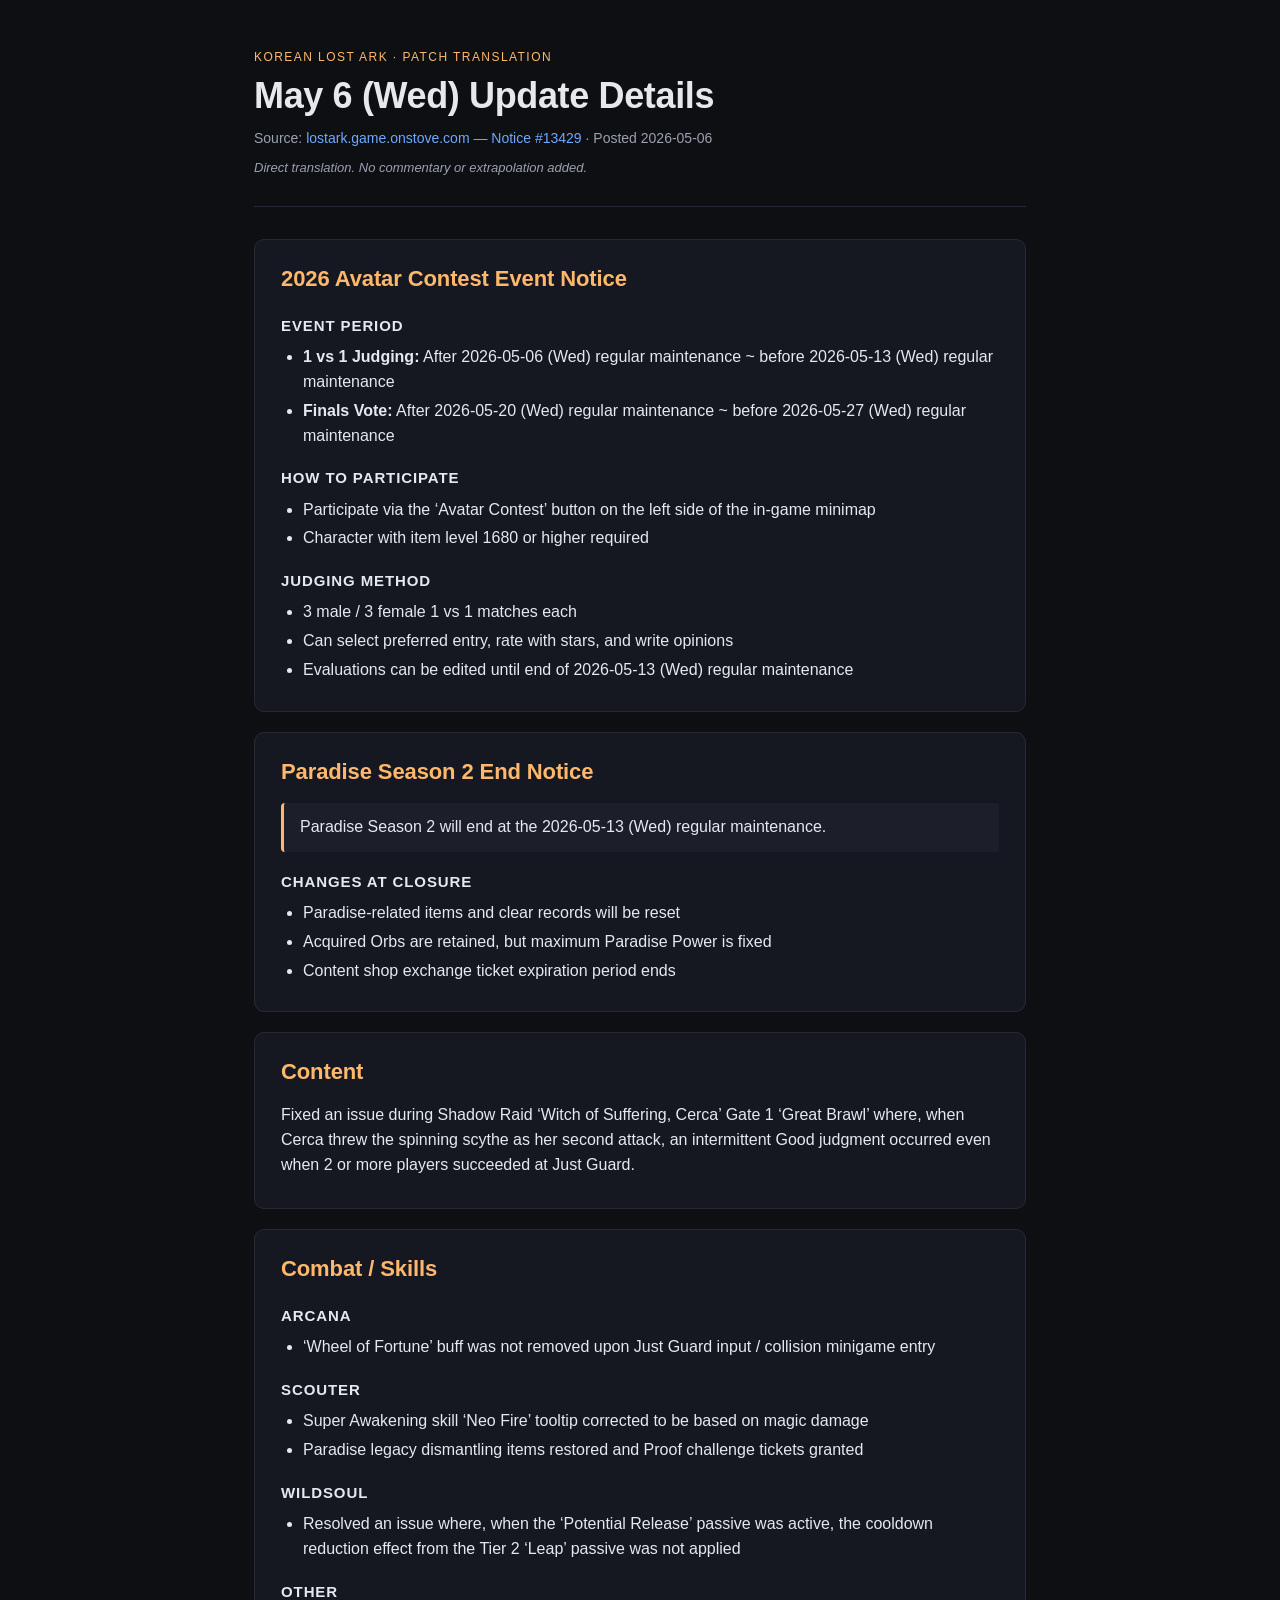
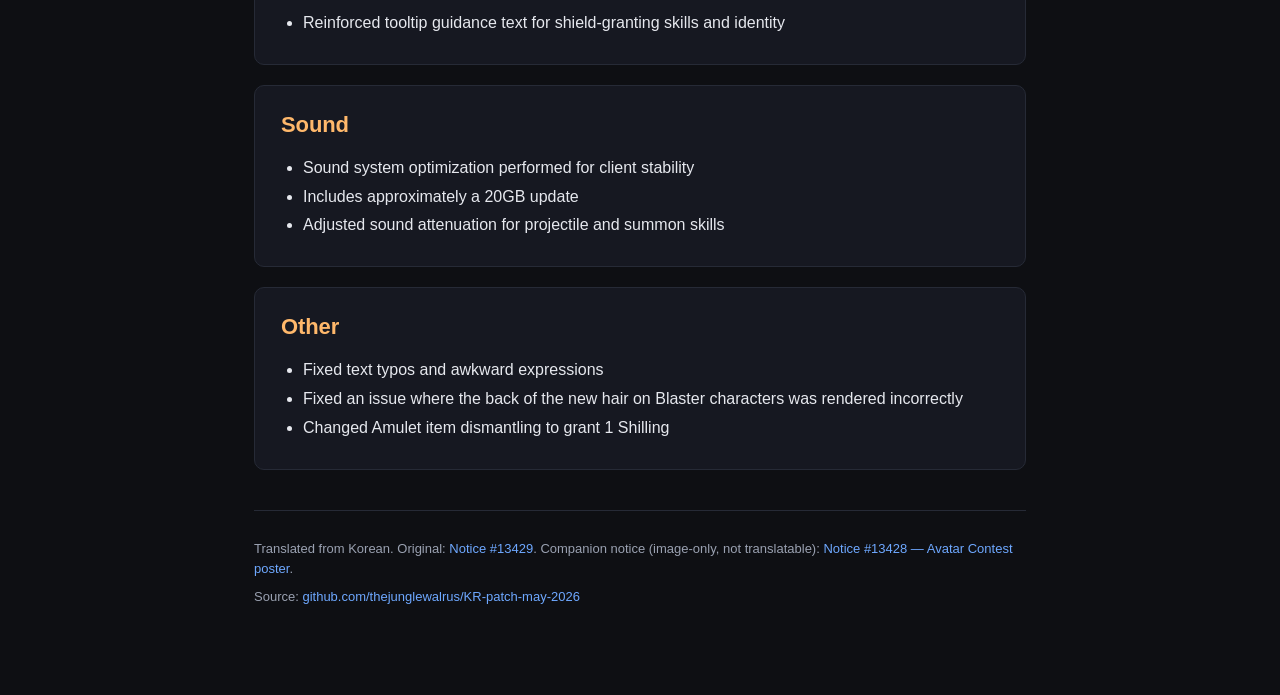
==== index.html @ 0c2b9aba "Initial publish: KR Lost Ark May 6, 2026 patch notes (English) Direct translation of Notice #13429 f" ====
<!doctype html>
<html lang="en">
<head>
<meta charset="utf-8" />
<meta name="viewport" content="width=device-width, initial-scale=1" />
<title>KR Lost Ark — May 6, 2026 Patch Notes (English)</title>
<meta name="description" content="English translation of the Korean Lost Ark May 6, 2026 patch notes." />
<link rel="stylesheet" href="style.css" />
</head>
<body>
<main>
  <header class="hero">
    <p class="kicker">Korean Lost Ark · Patch Translation</p>
    <h1>May 6 (Wed) Update Details</h1>
    <p class="meta">
      Source: <a href="https://lostark.game.onstove.com/News/Notice/Views/13429" rel="noopener" target="_blank">lostark.game.onstove.com — Notice #13429</a>
      · Posted 2026-05-06
    </p>
    <p class="disclaimer">Direct translation. No commentary or extrapolation added.</p>
  </header>

  <section>
    <h2>2026 Avatar Contest Event Notice</h2>

    <h3>Event Period</h3>
    <ul>
      <li><strong>1 vs 1 Judging:</strong> After 2026-05-06 (Wed) regular maintenance ~ before 2026-05-13 (Wed) regular maintenance</li>
      <li><strong>Finals Vote:</strong> After 2026-05-20 (Wed) regular maintenance ~ before 2026-05-27 (Wed) regular maintenance</li>
    </ul>

    <h3>How to Participate</h3>
    <ul>
      <li>Participate via the &lsquo;Avatar Contest&rsquo; button on the left side of the in-game minimap</li>
      <li>Character with item level 1680 or higher required</li>
    </ul>

    <h3>Judging Method</h3>
    <ul>
      <li>3 male / 3 female 1 vs 1 matches each</li>
      <li>Can select preferred entry, rate with stars, and write opinions</li>
      <li>Evaluations can be edited until end of 2026-05-13 (Wed) regular maintenance</li>
    </ul>
  </section>

  <section>
    <h2>Paradise Season 2 End Notice</h2>
    <blockquote>Paradise Season 2 will end at the 2026-05-13 (Wed) regular maintenance.</blockquote>

    <h3>Changes at Closure</h3>
    <ul>
      <li>Paradise-related items and clear records will be reset</li>
      <li>Acquired Orbs are retained, but maximum Paradise Power is fixed</li>
      <li>Content shop exchange ticket expiration period ends</li>
    </ul>
  </section>

  <section>
    <h2>Content</h2>
    <p>
      Fixed an issue during Shadow Raid &lsquo;Witch of Suffering, Cerca&rsquo; Gate 1 &lsquo;Great Brawl&rsquo; where, when Cerca threw the spinning scythe as her second attack, an intermittent Good judgment occurred even when 2 or more players succeeded at Just Guard.
    </p>
  </section>

  <section>
    <h2>Combat / Skills</h2>

    <h3>Arcana</h3>
    <ul>
      <li>&lsquo;Wheel of Fortune&rsquo; buff was not removed upon Just Guard input / collision minigame entry</li>
    </ul>

    <h3>Scouter</h3>
    <ul>
      <li>Super Awakening skill &lsquo;Neo Fire&rsquo; tooltip corrected to be based on magic damage</li>
      <li>Paradise legacy dismantling items restored and Proof challenge tickets granted</li>
    </ul>

    <h3>Wildsoul</h3>
    <ul>
      <li>Resolved an issue where, when the &lsquo;Potential Release&rsquo; passive was active, the cooldown reduction effect from the Tier 2 &lsquo;Leap&rsquo; passive was not applied</li>
    </ul>

    <h3>Other</h3>
    <ul>
      <li>Reinforced tooltip guidance text for shield-granting skills and identity</li>
    </ul>
  </section>

  <section>
    <h2>Sound</h2>
    <ul>
      <li>Sound system optimization performed for client stability</li>
      <li>Includes approximately a 20GB update</li>
      <li>Adjusted sound attenuation for projectile and summon skills</li>
    </ul>
  </section>

  <section>
    <h2>Other</h2>
    <ul>
      <li>Fixed text typos and awkward expressions</li>
      <li>Fixed an issue where the back of the new hair on Blaster characters was rendered incorrectly</li>
      <li>Changed Amulet item dismantling to grant 1 Shilling</li>
    </ul>
  </section>

  <footer>
    <p>
      Translated from Korean. Original: <a href="https://lostark.game.onstove.com/News/Notice/Views/13429" rel="noopener" target="_blank">Notice #13429</a>.
      Companion notice (image-only, not translatable): <a href="https://lostark.game.onstove.com/News/Notice/Views/13428" rel="noopener" target="_blank">Notice #13428 — Avatar Contest poster</a>.
    </p>
    <p class="repo">Source: <a href="https://github.com/thejunglewalrus/KR-patch-may-2026" rel="noopener" target="_blank">github.com/thejunglewalrus/KR-patch-may-2026</a></p>
  </footer>
</main>
</body>
</html>
---- style.css ----
:root {
  --bg: #0e0f13;
  --panel: #161821;
  --border: #262a36;
  --text: #e6e8ee;
  --muted: #9aa1b1;
  --accent: #ffb86b;
  --accent-2: #6ea8ff;
  --quote: #1c1f2a;
}

* { box-sizing: border-box; }

html, body {
  margin: 0;
  padding: 0;
  background: var(--bg);
  color: var(--text);
  font-family: -apple-system, BlinkMacSystemFont, "Segoe UI", Roboto, "Helvetica Neue", Arial, sans-serif;
  line-height: 1.55;
  -webkit-font-smoothing: antialiased;
}

main {
  max-width: 820px;
  margin: 0 auto;
  padding: 48px 24px 80px;
}

a {
  color: var(--accent-2);
  text-decoration: none;
}
a:hover { text-decoration: underline; }

.hero {
  border-bottom: 1px solid var(--border);
  padding-bottom: 28px;
  margin-bottom: 32px;
}

.kicker {
  text-transform: uppercase;
  letter-spacing: 0.12em;
  font-size: 12px;
  color: var(--accent);
  margin: 0 0 8px;
}

h1 {
  font-size: 36px;
  line-height: 1.15;
  margin: 0 0 12px;
  letter-spacing: -0.01em;
}

.meta {
  color: var(--muted);
  font-size: 14px;
  margin: 0 0 6px;
}

.disclaimer {
  color: var(--muted);
  font-size: 13px;
  font-style: italic;
  margin: 8px 0 0;
}

section {
  background: var(--panel);
  border: 1px solid var(--border);
  border-radius: 10px;
  padding: 22px 26px;
  margin: 0 0 20px;
}

h2 {
  font-size: 22px;
  margin: 0 0 14px;
  color: var(--accent);
  letter-spacing: -0.005em;
}

h3 {
  font-size: 15px;
  margin: 18px 0 8px;
  color: var(--text);
  text-transform: uppercase;
  letter-spacing: 0.06em;
}

ul {
  margin: 6px 0 6px;
  padding-left: 22px;
}

li {
  margin: 4px 0;
}

p { margin: 8px 0; }

blockquote {
  margin: 10px 0;
  padding: 12px 16px;
  background: var(--quote);
  border-left: 3px solid var(--accent);
  border-radius: 4px;
  color: var(--text);
}

footer {
  margin-top: 40px;
  padding-top: 20px;
  border-top: 1px solid var(--border);
  font-size: 13px;
  color: var(--muted);
}

footer .repo { margin-top: 6px; }

@media (max-width: 600px) {
  main { padding: 28px 16px 60px; }
  h1 { font-size: 28px; }
  section { padding: 18px 18px; }
}
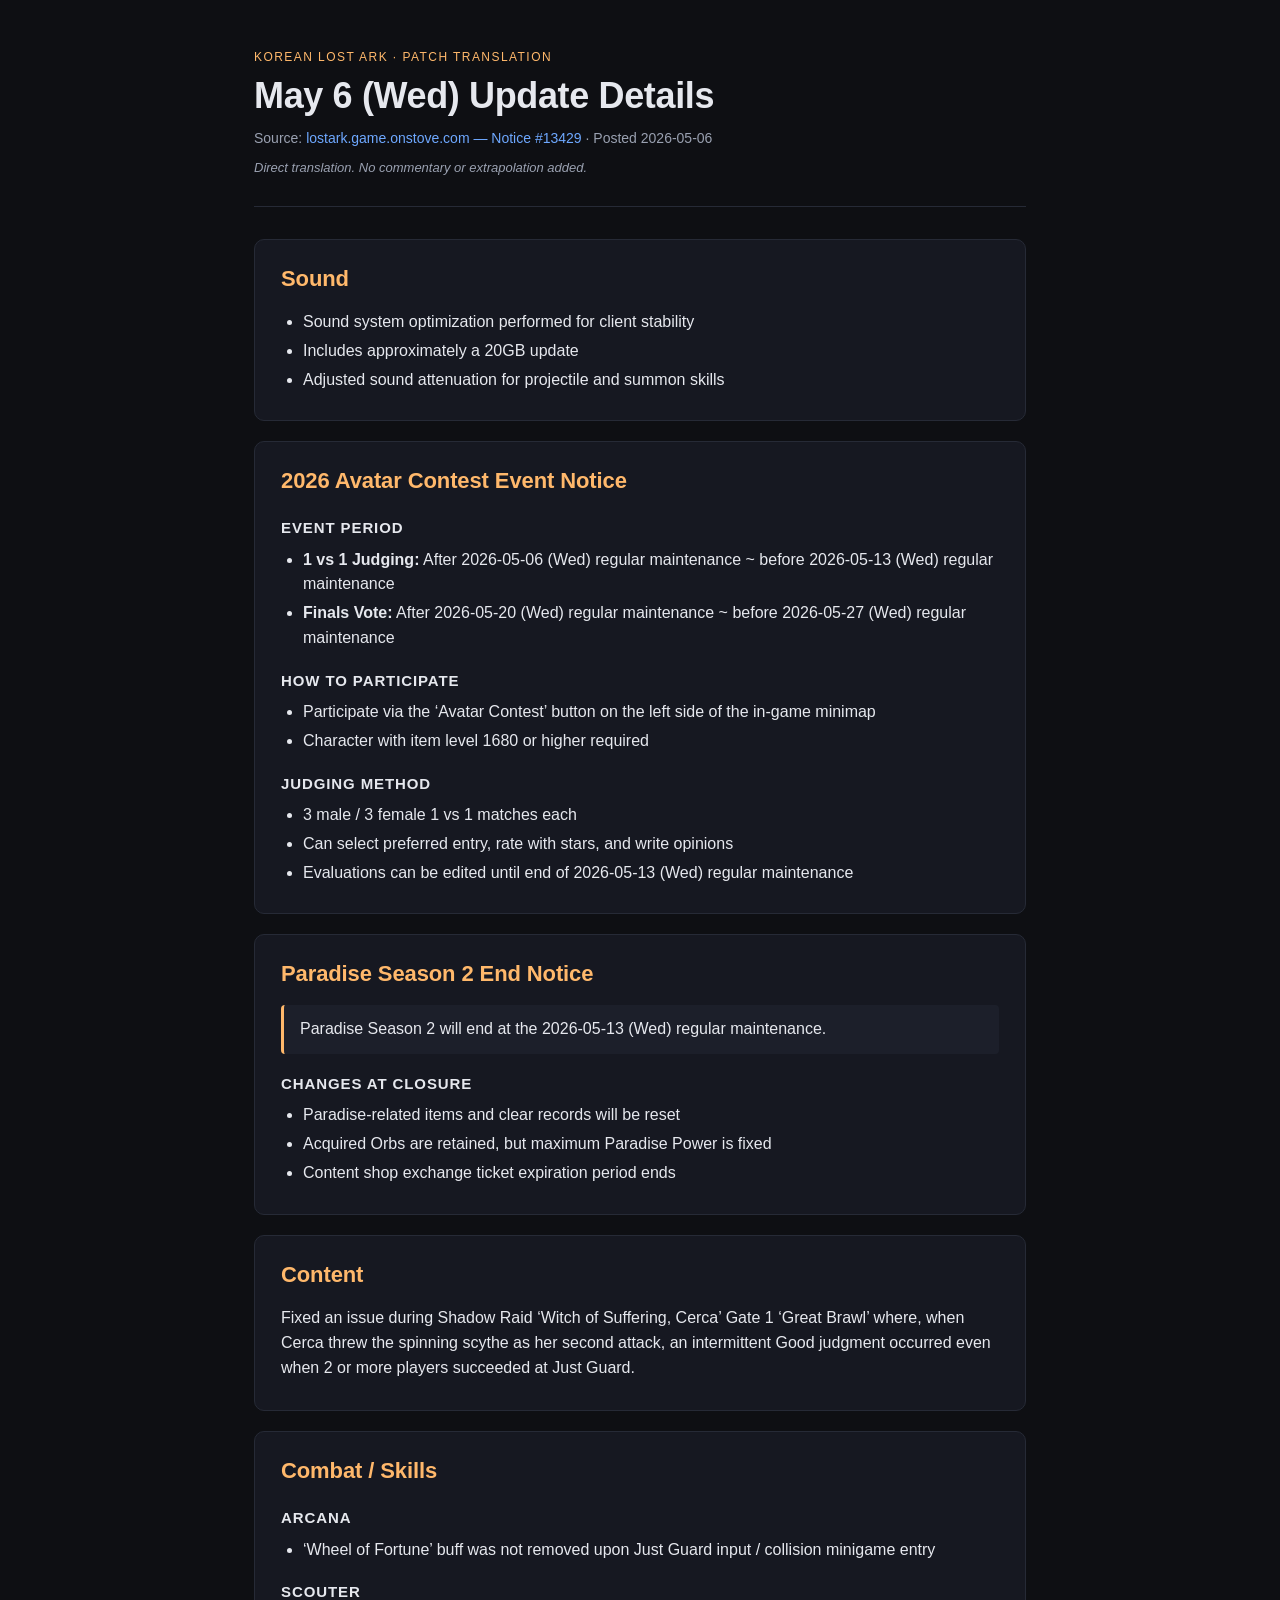
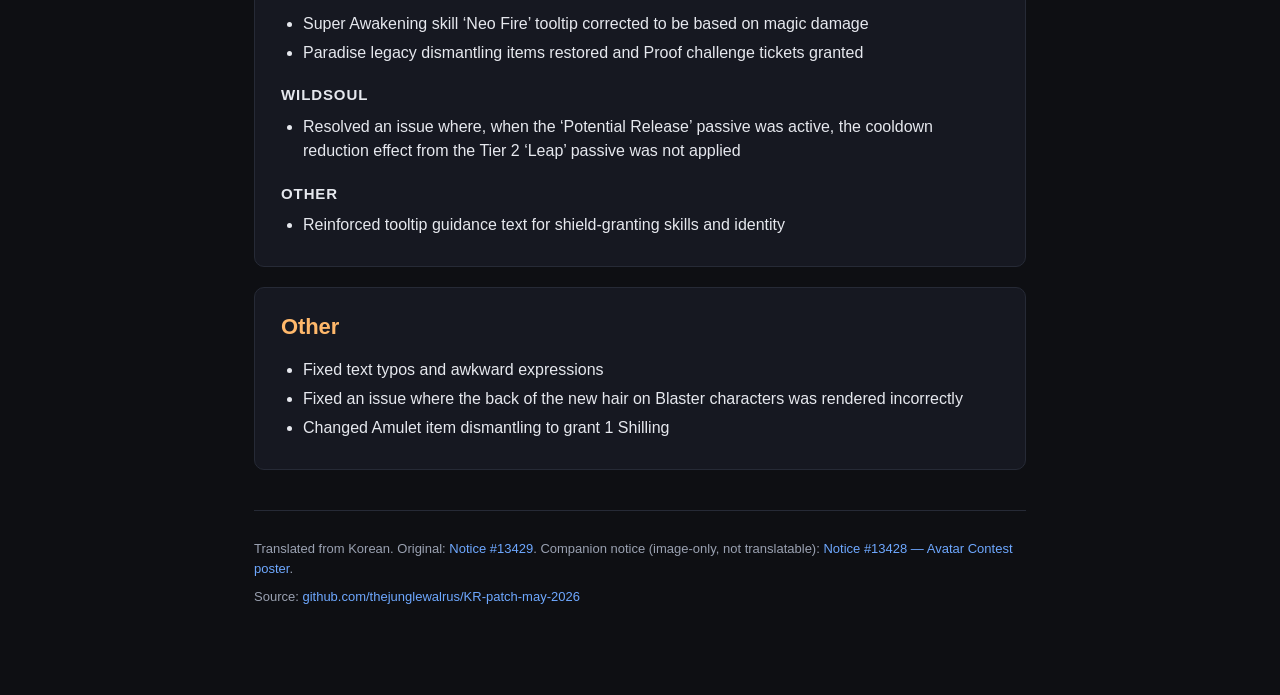
==== commit c87bbec0: "Move Sound section to top — most impactful change in this patch Co-Authored-By: Claude Opus 4.7 (1M " ====
--- a/index.html
+++ b/index.html
@@ -18,6 +18,15 @@
     </p>
     <p class="disclaimer">Direct translation. No commentary or extrapolation added.</p>
   </header>
+
+  <section>
+    <h2>Sound</h2>
+    <ul>
+      <li>Sound system optimization performed for client stability</li>
+      <li>Includes approximately a 20GB update</li>
+      <li>Adjusted sound attenuation for projectile and summon skills</li>
+    </ul>
+  </section>
 
   <section>
     <h2>2026 Avatar Contest Event Notice</h2>
@@ -87,15 +96,6 @@
   </section>
 
   <section>
-    <h2>Sound</h2>
-    <ul>
-      <li>Sound system optimization performed for client stability</li>
-      <li>Includes approximately a 20GB update</li>
-      <li>Adjusted sound attenuation for projectile and summon skills</li>
-    </ul>
-  </section>
-
-  <section>
     <h2>Other</h2>
     <ul>
       <li>Fixed text typos and awkward expressions</li>
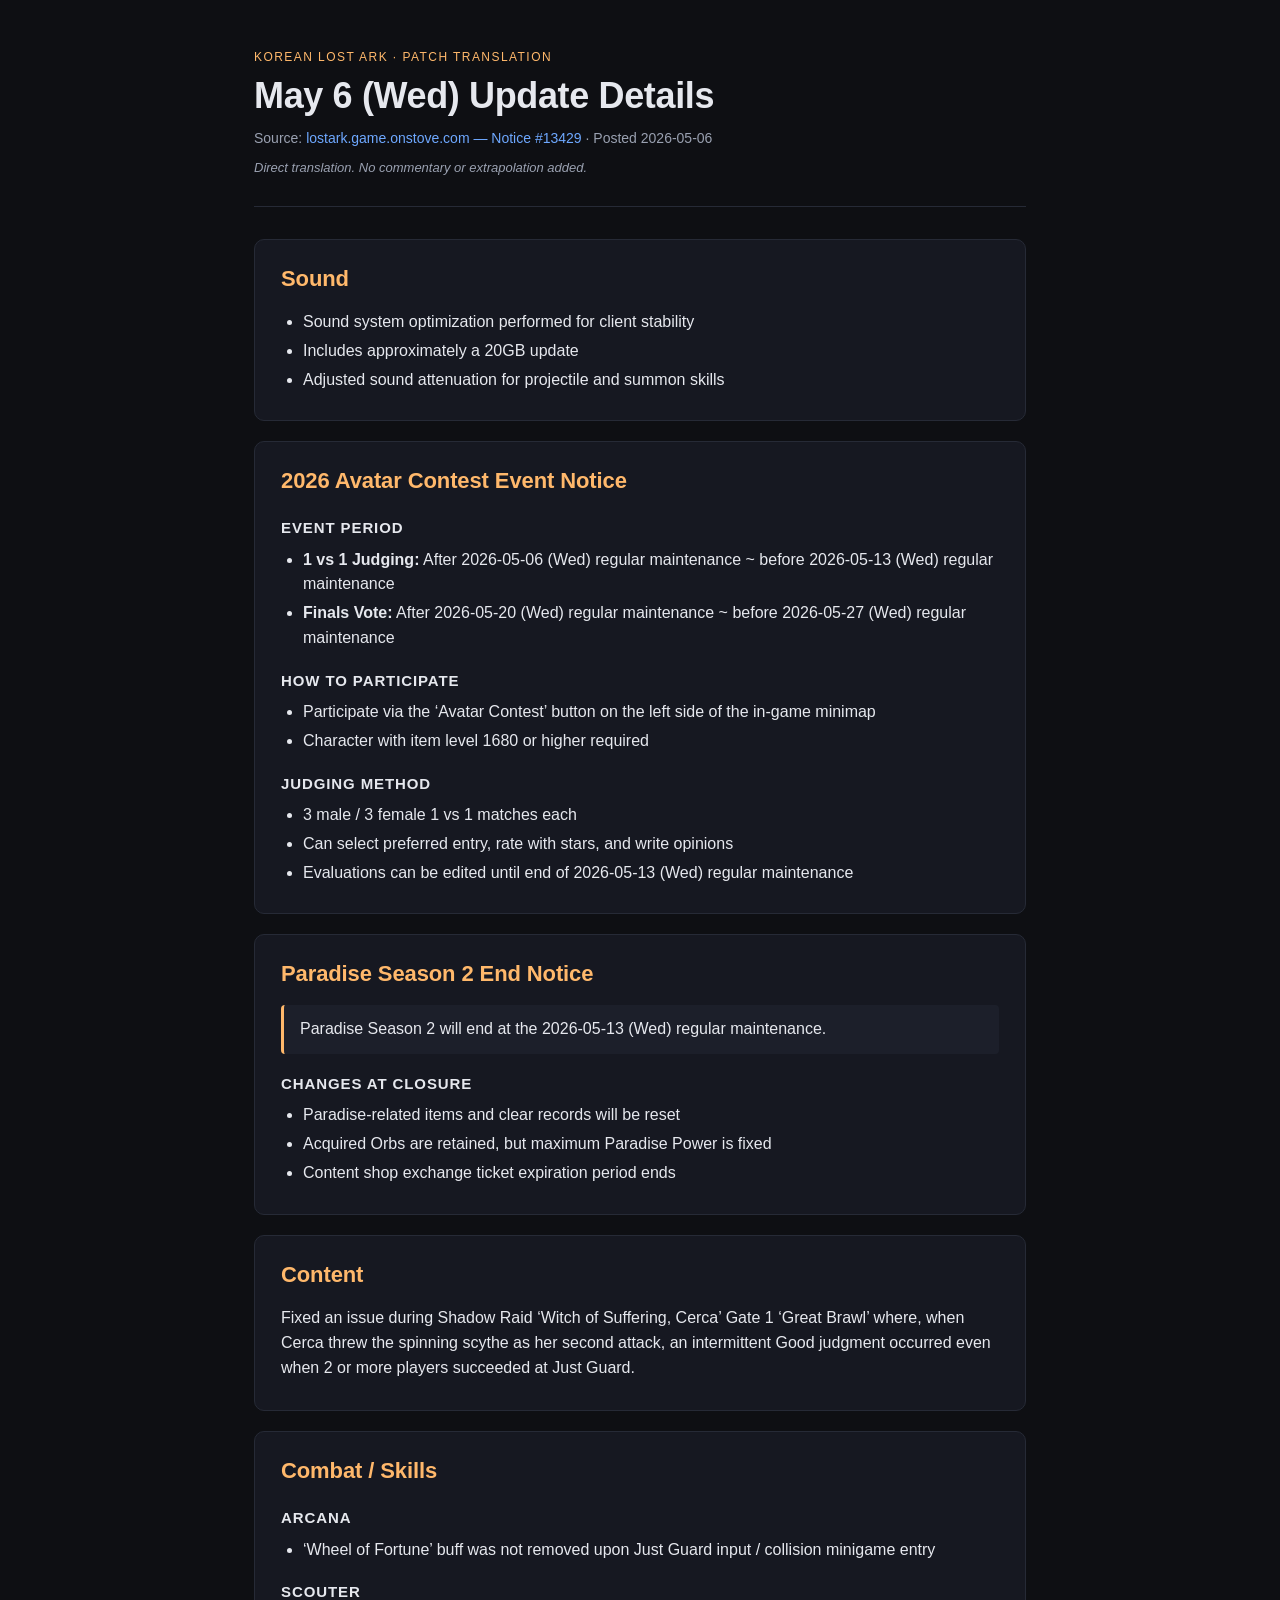
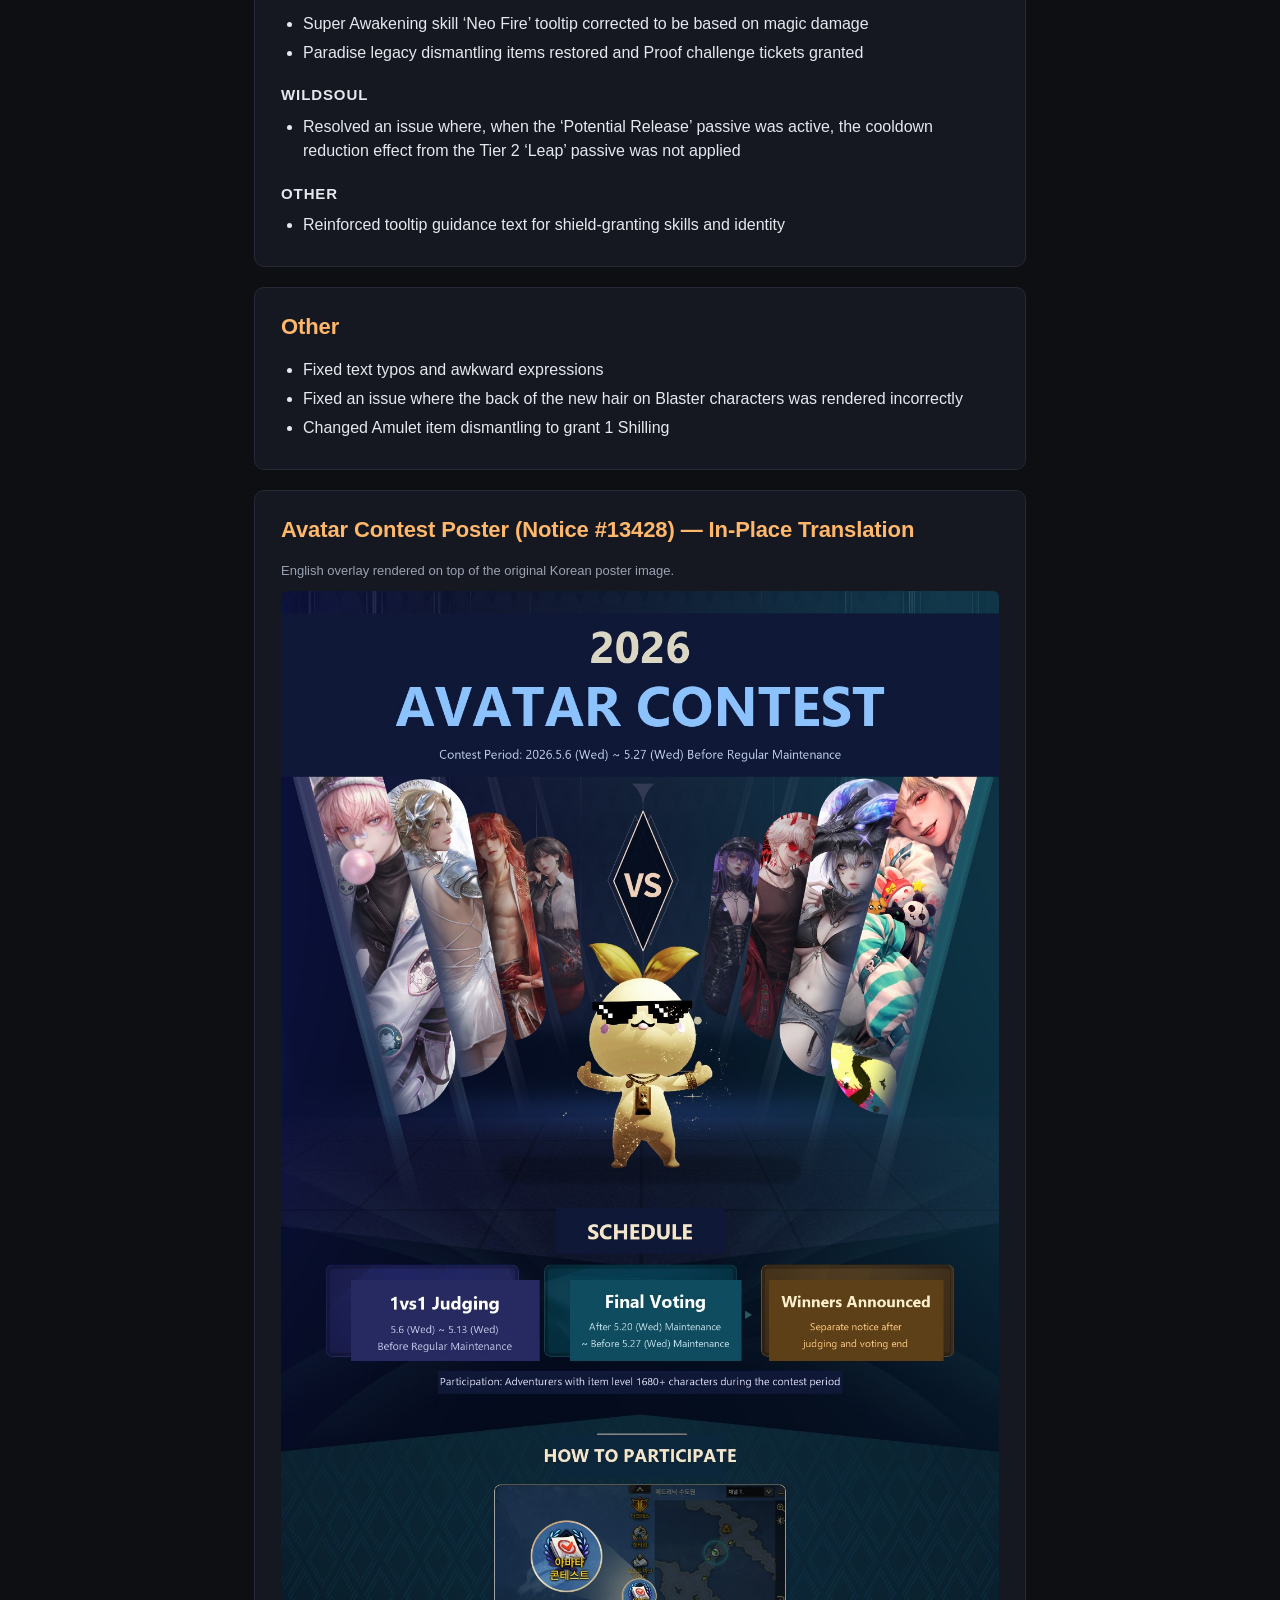
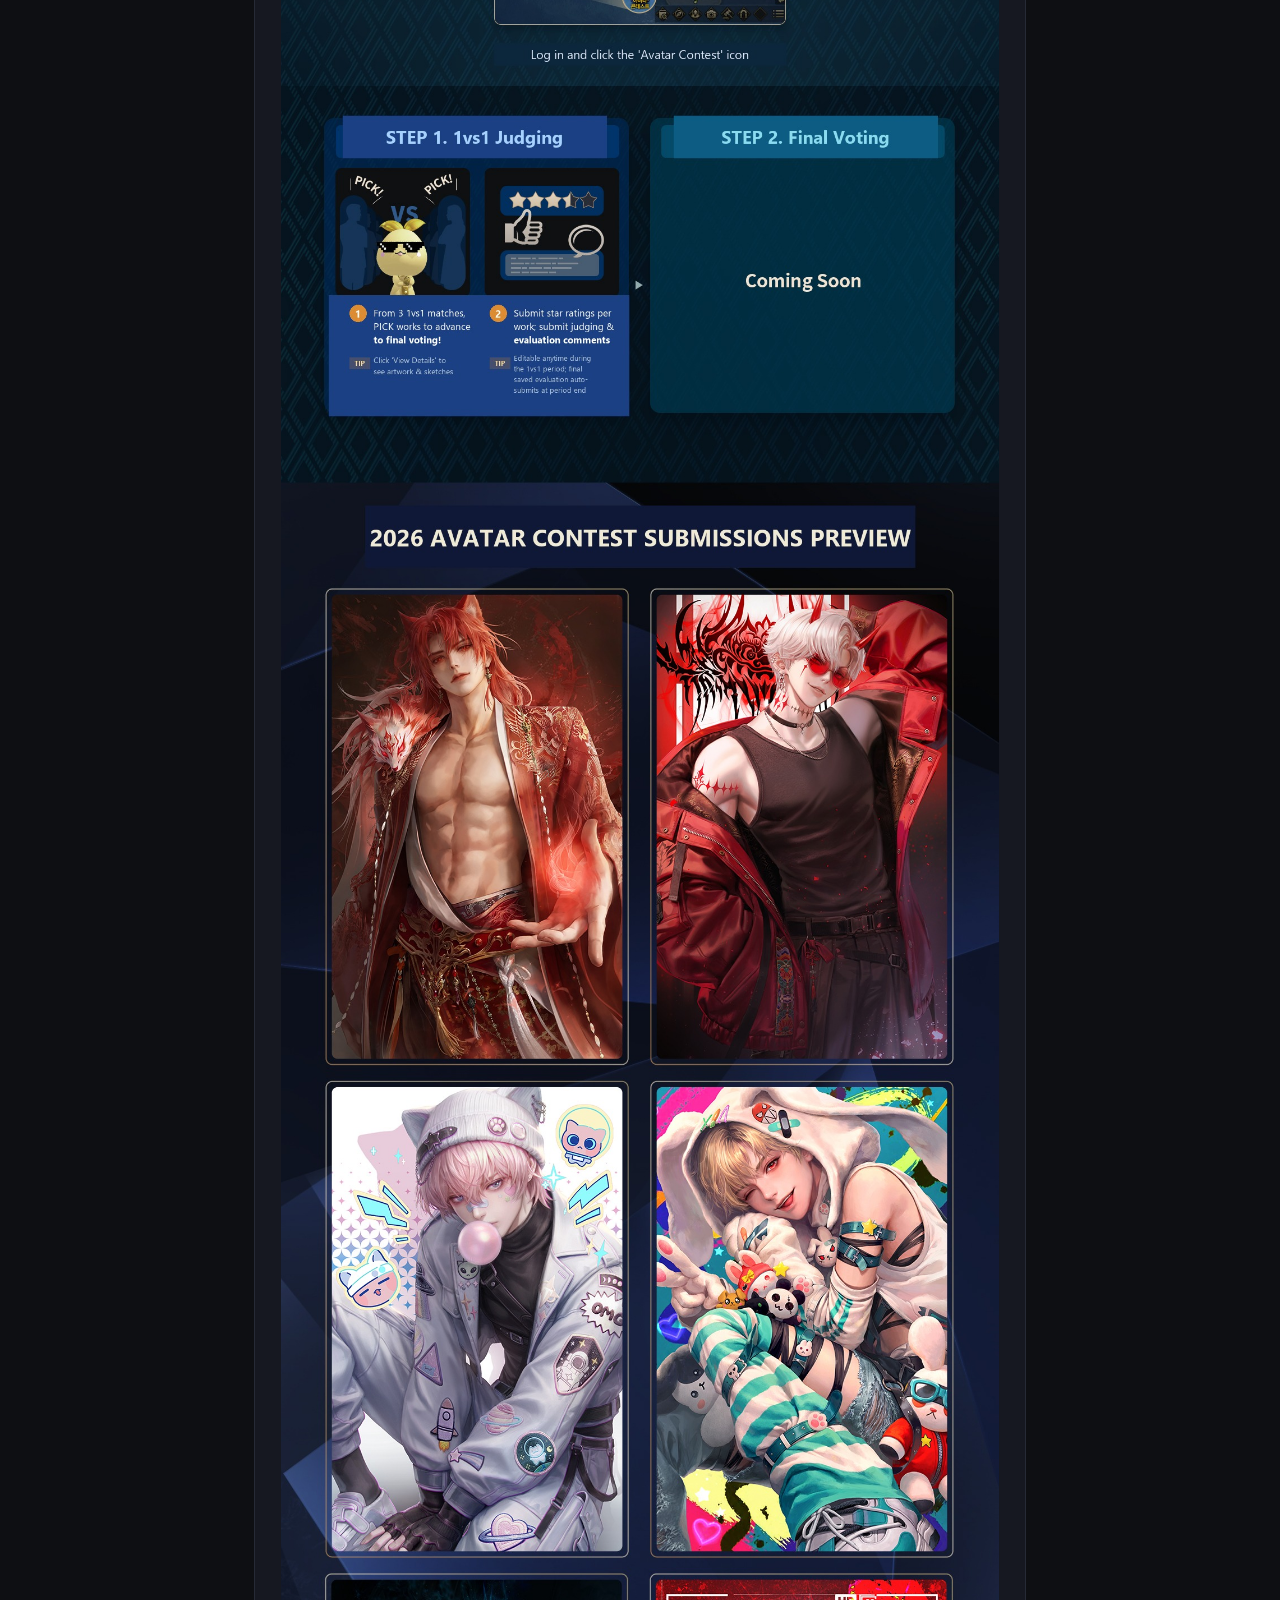
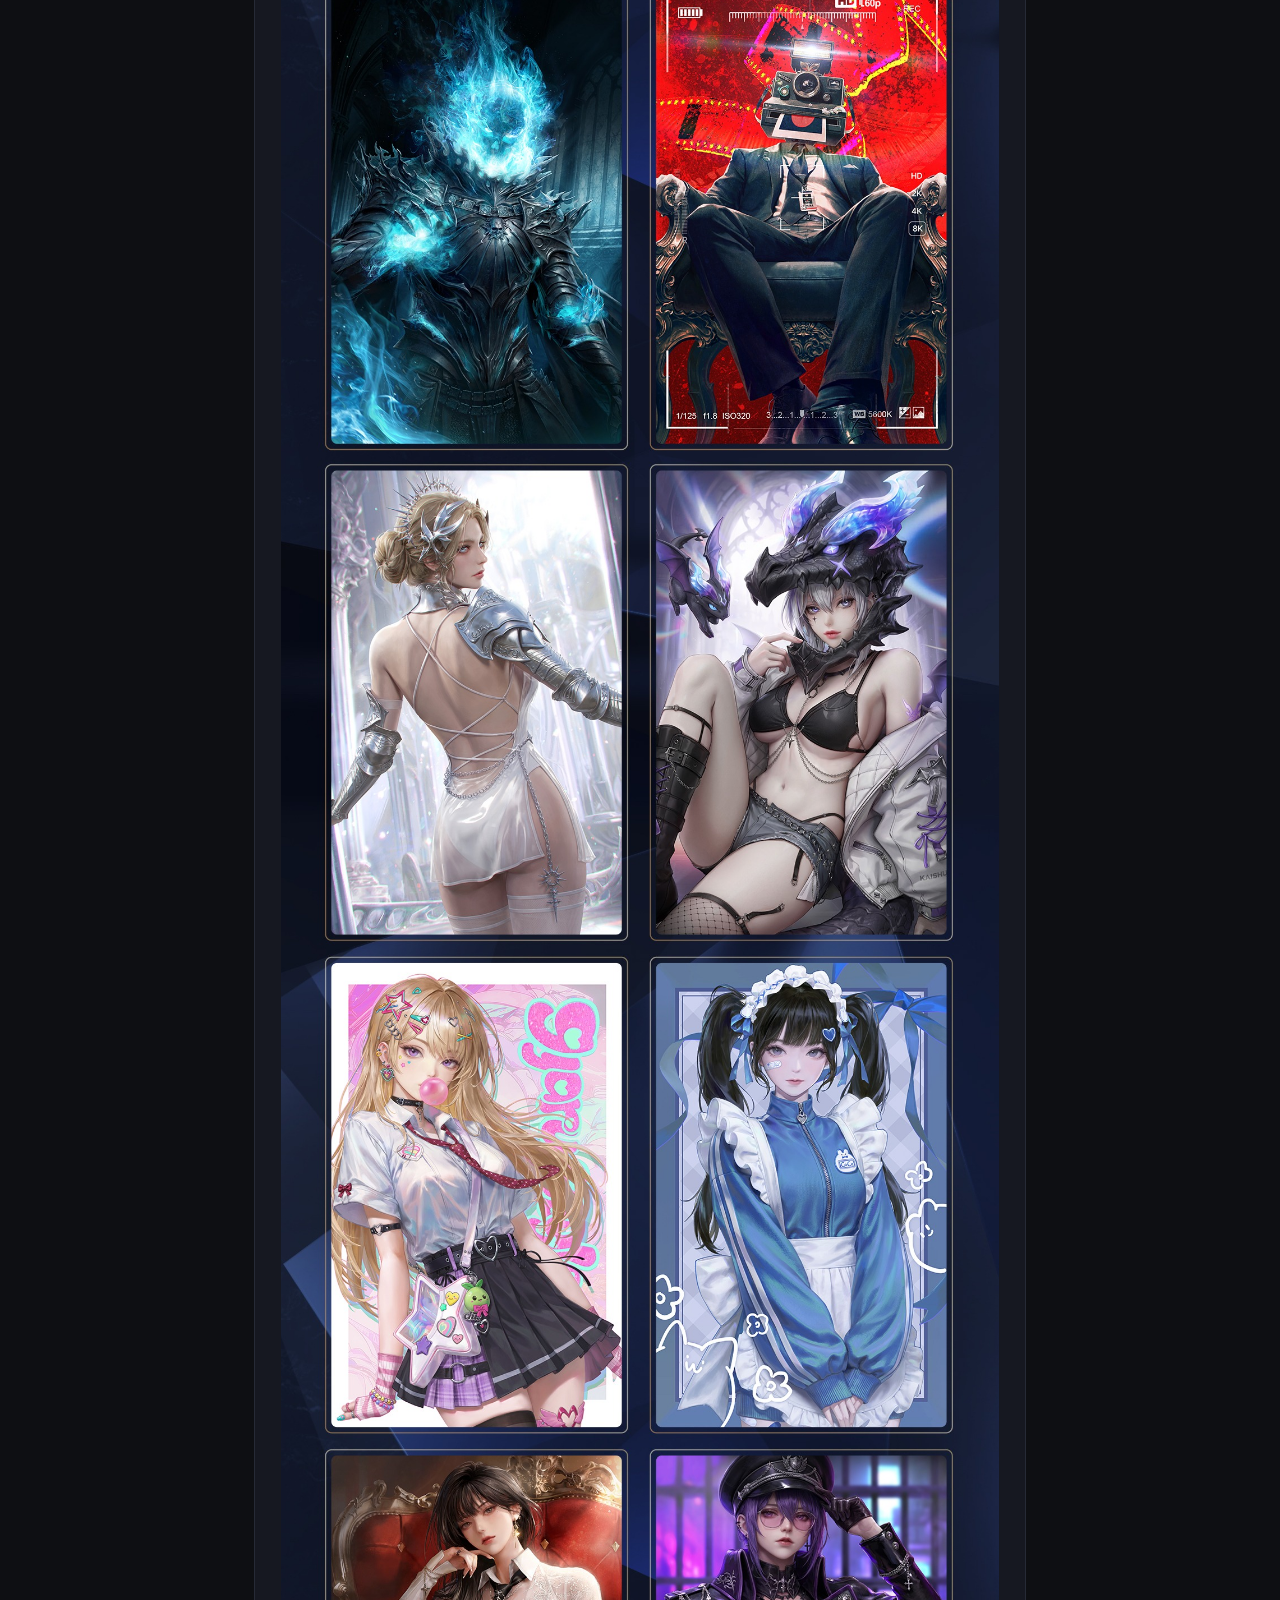
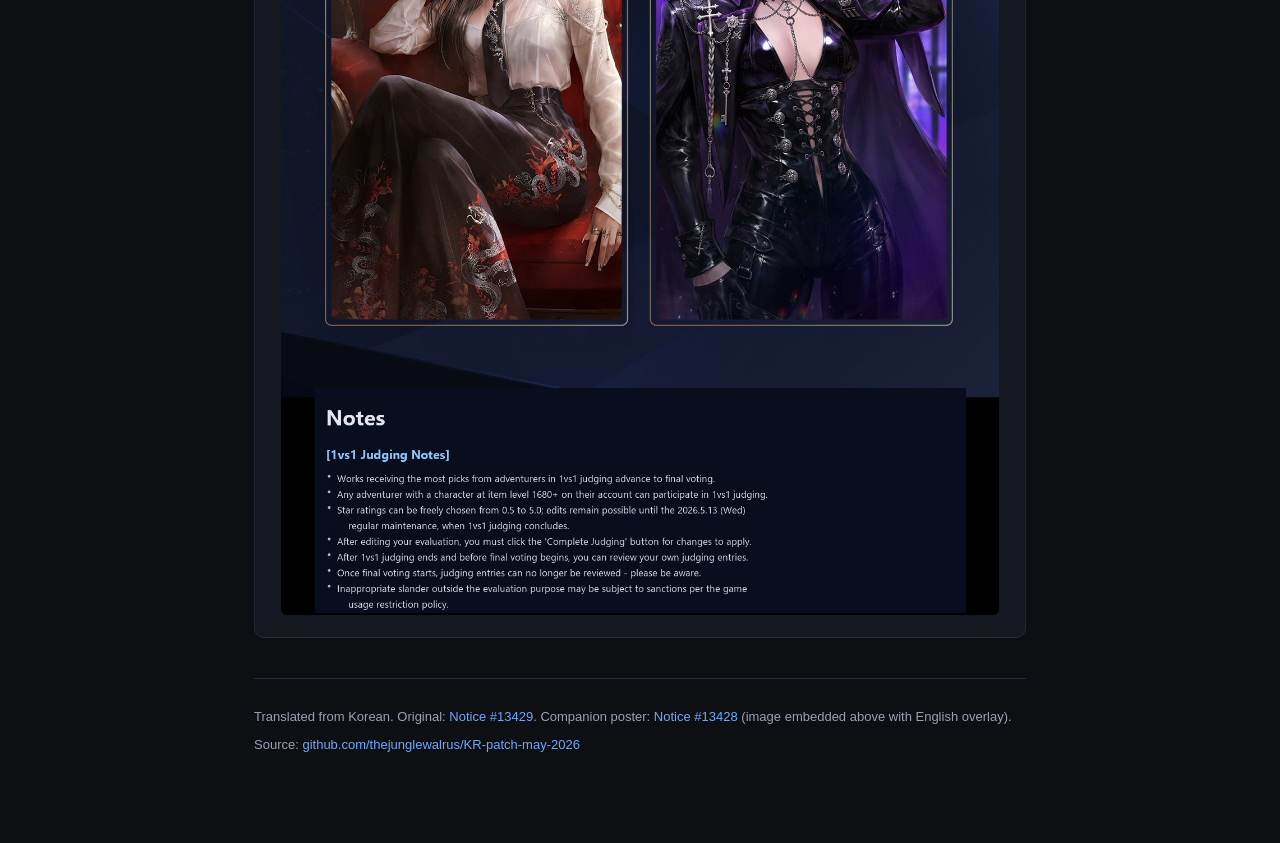
==== commit 14e97dee: "Embed Avatar Contest poster with English overlay translation Notice #13428 was previously labeled im" ====
--- a/index.html
+++ b/index.html
@@ -104,10 +104,20 @@
     </ul>
   </section>
 
+  <section class="poster">
+    <h2>Avatar Contest Poster (Notice #13428) — In-Place Translation</h2>
+    <p class="poster-note">English overlay rendered on top of the original Korean poster image.</p>
+    <a href="images/avatar-contest-translated.jpg" target="_blank" rel="noopener">
+      <img src="images/avatar-contest-translated.jpg"
+           alt="2026 Avatar Contest poster, Korean text replaced with English translation in place"
+           loading="lazy" />
+    </a>
+  </section>
+
   <footer>
     <p>
       Translated from Korean. Original: <a href="https://lostark.game.onstove.com/News/Notice/Views/13429" rel="noopener" target="_blank">Notice #13429</a>.
-      Companion notice (image-only, not translatable): <a href="https://lostark.game.onstove.com/News/Notice/Views/13428" rel="noopener" target="_blank">Notice #13428 — Avatar Contest poster</a>.
+      Companion poster: <a href="https://lostark.game.onstove.com/News/Notice/Views/13428" rel="noopener" target="_blank">Notice #13428</a> (image embedded above with English overlay).
     </p>
     <p class="repo">Source: <a href="https://github.com/thejunglewalrus/KR-patch-may-2026" rel="noopener" target="_blank">github.com/thejunglewalrus/KR-patch-may-2026</a></p>
   </footer>
--- a/style.css
+++ b/style.css
@@ -110,6 +110,20 @@
   color: var(--text);
 }
 
+.poster img {
+  display: block;
+  width: 100%;
+  height: auto;
+  border-radius: 6px;
+  margin-top: 10px;
+}
+
+.poster-note {
+  color: var(--muted);
+  font-size: 13px;
+  margin: 0 0 4px;
+}
+
 footer {
   margin-top: 40px;
   padding-top: 20px;
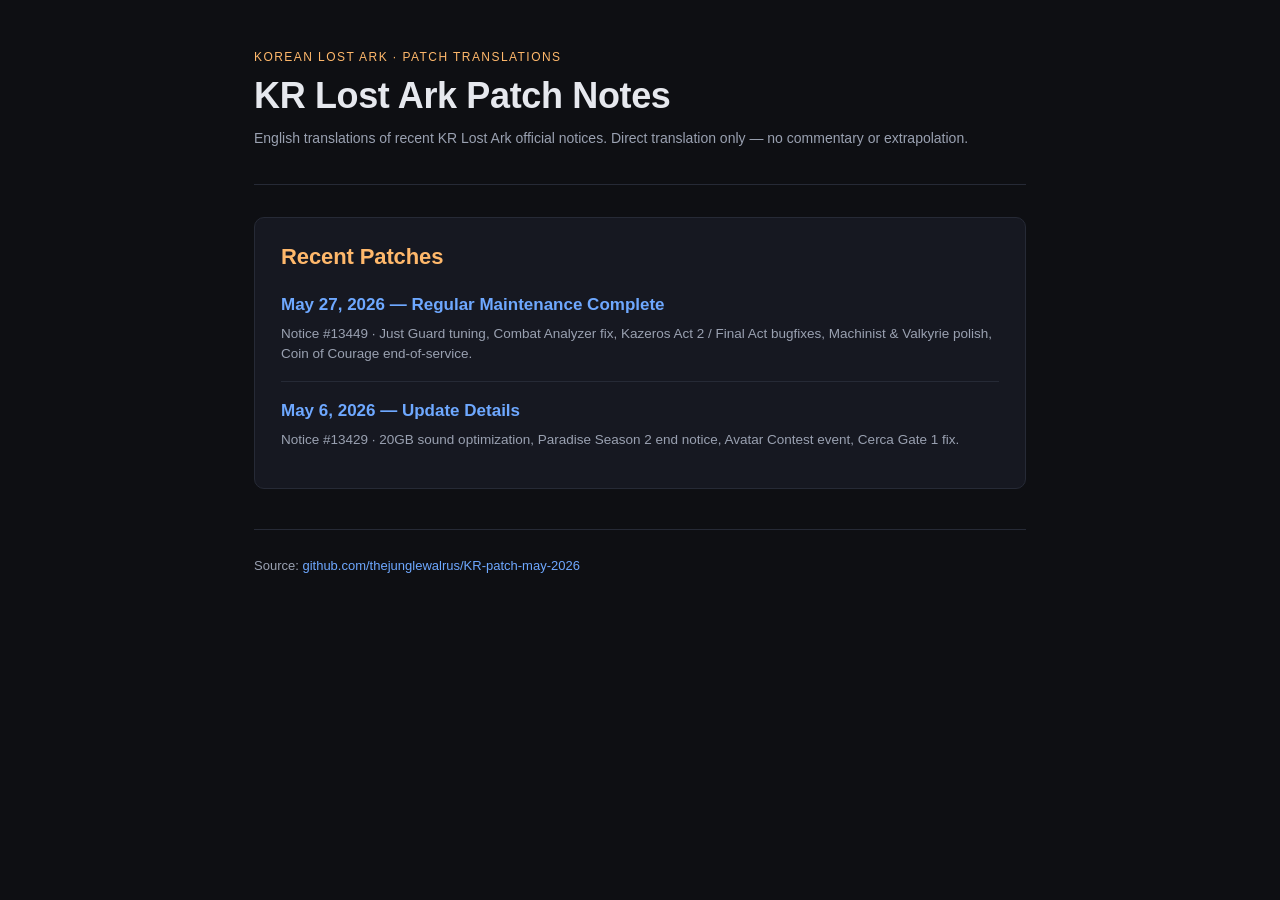
==== commit fd9c6ab4: "Add May 27 patch (#13449) + restructure into a hub index - Move May 6 content to patch-2026-05-06.ht" ====
--- a/index.html
+++ b/index.html
@@ -3,122 +3,33 @@
 <head>
 <meta charset="utf-8" />
 <meta name="viewport" content="width=device-width, initial-scale=1" />
-<title>KR Lost Ark — May 6, 2026 Patch Notes (English)</title>
-<meta name="description" content="English translation of the Korean Lost Ark May 6, 2026 patch notes." />
+<title>KR Lost Ark Patch Notes &mdash; English Translations</title>
+<meta name="description" content="English translations of recent Korean Lost Ark patch notes and regular maintenance notices." />
 <link rel="stylesheet" href="style.css" />
 </head>
 <body>
 <main>
   <header class="hero">
-    <p class="kicker">Korean Lost Ark · Patch Translation</p>
-    <h1>May 6 (Wed) Update Details</h1>
-    <p class="meta">
-      Source: <a href="https://lostark.game.onstove.com/News/Notice/Views/13429" rel="noopener" target="_blank">lostark.game.onstove.com — Notice #13429</a>
-      · Posted 2026-05-06
-    </p>
-    <p class="disclaimer">Direct translation. No commentary or extrapolation added.</p>
+    <p class="kicker">Korean Lost Ark · Patch Translations</p>
+    <h1>KR Lost Ark Patch Notes</h1>
+    <p class="meta">English translations of recent KR Lost Ark official notices. Direct translation only &mdash; no commentary or extrapolation.</p>
   </header>
 
   <section>
-    <h2>Sound</h2>
-    <ul>
-      <li>Sound system optimization performed for client stability</li>
-      <li>Includes approximately a 20GB update</li>
-      <li>Adjusted sound attenuation for projectile and summon skills</li>
+    <h2>Recent Patches</h2>
+    <ul class="patch-list">
+      <li>
+        <a href="patch-2026-05-27.html"><strong>May 27, 2026 &mdash; Regular Maintenance Complete</strong></a>
+        <span class="patch-meta">Notice #13449 &middot; Just Guard tuning, Combat Analyzer fix, Kazeros Act 2 / Final Act bugfixes, Machinist &amp; Valkyrie polish, Coin of Courage end-of-service.</span>
+      </li>
+      <li>
+        <a href="patch-2026-05-06.html"><strong>May 6, 2026 &mdash; Update Details</strong></a>
+        <span class="patch-meta">Notice #13429 &middot; 20GB sound optimization, Paradise Season 2 end notice, Avatar Contest event, Cerca Gate 1 fix.</span>
+      </li>
     </ul>
   </section>
 
-  <section>
-    <h2>2026 Avatar Contest Event Notice</h2>
-
-    <h3>Event Period</h3>
-    <ul>
-      <li><strong>1 vs 1 Judging:</strong> After 2026-05-06 (Wed) regular maintenance ~ before 2026-05-13 (Wed) regular maintenance</li>
-      <li><strong>Finals Vote:</strong> After 2026-05-20 (Wed) regular maintenance ~ before 2026-05-27 (Wed) regular maintenance</li>
-    </ul>
-
-    <h3>How to Participate</h3>
-    <ul>
-      <li>Participate via the &lsquo;Avatar Contest&rsquo; button on the left side of the in-game minimap</li>
-      <li>Character with item level 1680 or higher required</li>
-    </ul>
-
-    <h3>Judging Method</h3>
-    <ul>
-      <li>3 male / 3 female 1 vs 1 matches each</li>
-      <li>Can select preferred entry, rate with stars, and write opinions</li>
-      <li>Evaluations can be edited until end of 2026-05-13 (Wed) regular maintenance</li>
-    </ul>
-  </section>
-
-  <section>
-    <h2>Paradise Season 2 End Notice</h2>
-    <blockquote>Paradise Season 2 will end at the 2026-05-13 (Wed) regular maintenance.</blockquote>
-
-    <h3>Changes at Closure</h3>
-    <ul>
-      <li>Paradise-related items and clear records will be reset</li>
-      <li>Acquired Orbs are retained, but maximum Paradise Power is fixed</li>
-      <li>Content shop exchange ticket expiration period ends</li>
-    </ul>
-  </section>
-
-  <section>
-    <h2>Content</h2>
-    <p>
-      Fixed an issue during Shadow Raid &lsquo;Witch of Suffering, Cerca&rsquo; Gate 1 &lsquo;Great Brawl&rsquo; where, when Cerca threw the spinning scythe as her second attack, an intermittent Good judgment occurred even when 2 or more players succeeded at Just Guard.
-    </p>
-  </section>
-
-  <section>
-    <h2>Combat / Skills</h2>
-
-    <h3>Arcana</h3>
-    <ul>
-      <li>&lsquo;Wheel of Fortune&rsquo; buff was not removed upon Just Guard input / collision minigame entry</li>
-    </ul>
-
-    <h3>Scouter</h3>
-    <ul>
-      <li>Super Awakening skill &lsquo;Neo Fire&rsquo; tooltip corrected to be based on magic damage</li>
-      <li>Paradise legacy dismantling items restored and Proof challenge tickets granted</li>
-    </ul>
-
-    <h3>Wildsoul</h3>
-    <ul>
-      <li>Resolved an issue where, when the &lsquo;Potential Release&rsquo; passive was active, the cooldown reduction effect from the Tier 2 &lsquo;Leap&rsquo; passive was not applied</li>
-    </ul>
-
-    <h3>Other</h3>
-    <ul>
-      <li>Reinforced tooltip guidance text for shield-granting skills and identity</li>
-    </ul>
-  </section>
-
-  <section>
-    <h2>Other</h2>
-    <ul>
-      <li>Fixed text typos and awkward expressions</li>
-      <li>Fixed an issue where the back of the new hair on Blaster characters was rendered incorrectly</li>
-      <li>Changed Amulet item dismantling to grant 1 Shilling</li>
-    </ul>
-  </section>
-
-  <section class="poster">
-    <h2>Avatar Contest Poster (Notice #13428) — In-Place Translation</h2>
-    <p class="poster-note">English overlay rendered on top of the original Korean poster image.</p>
-    <a href="images/avatar-contest-translated.jpg" target="_blank" rel="noopener">
-      <img src="images/avatar-contest-translated.jpg"
-           alt="2026 Avatar Contest poster, Korean text replaced with English translation in place"
-           loading="lazy" />
-    </a>
-  </section>
-
   <footer>
-    <p>
-      Translated from Korean. Original: <a href="https://lostark.game.onstove.com/News/Notice/Views/13429" rel="noopener" target="_blank">Notice #13429</a>.
-      Companion poster: <a href="https://lostark.game.onstove.com/News/Notice/Views/13428" rel="noopener" target="_blank">Notice #13428</a> (image embedded above with English overlay).
-    </p>
     <p class="repo">Source: <a href="https://github.com/thejunglewalrus/KR-patch-may-2026" rel="noopener" target="_blank">github.com/thejunglewalrus/KR-patch-may-2026</a></p>
   </footer>
 </main>
--- a/style.css
+++ b/style.css
@@ -110,6 +110,59 @@
   color: var(--text);
 }
 
+.nav {
+  font-size: 13px;
+  color: var(--muted);
+  margin: 0 0 18px;
+}
+
+.nav a {
+  color: var(--muted);
+}
+
+.patch-list {
+  list-style: none;
+  padding: 0;
+  margin: 0;
+}
+
+.patch-list li {
+  border-top: 1px solid var(--border);
+  padding: 16px 0;
+  margin: 0;
+}
+
+.patch-list li:first-child {
+  border-top: none;
+  padding-top: 4px;
+}
+
+.patch-list a {
+  display: block;
+  font-size: 17px;
+  margin-bottom: 6px;
+}
+
+.patch-list .patch-meta {
+  display: block;
+  color: var(--muted);
+  font-size: 13.5px;
+  line-height: 1.5;
+}
+
+.translation-notes h2 {
+  color: var(--accent-2);
+}
+
+.translation-notes li {
+  font-size: 14px;
+  color: var(--muted);
+}
+
+.translation-notes li strong {
+  color: var(--text);
+}
+
 .poster img {
   display: block;
   width: 100%;
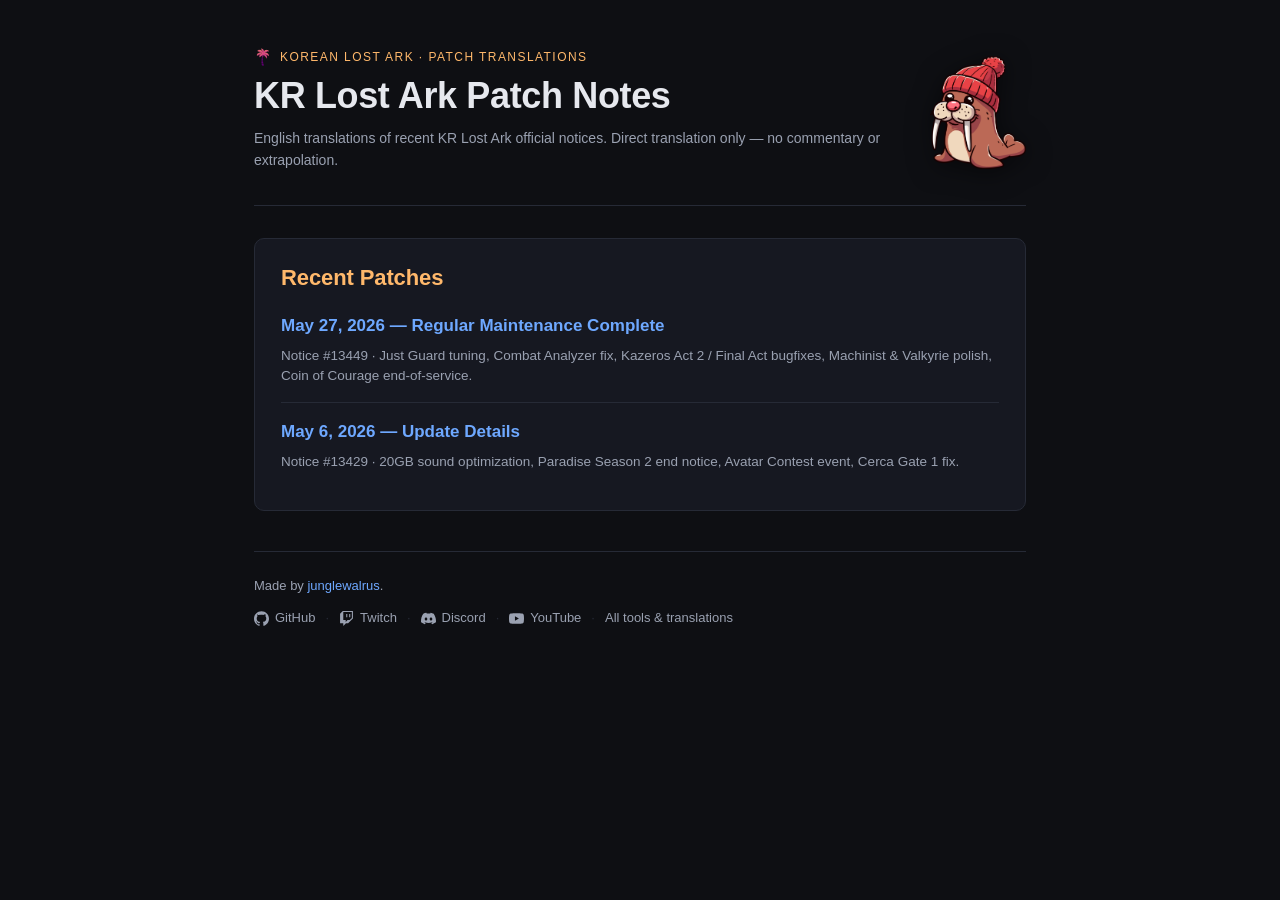
==== commit b6ac6043: "Standardize footer/social links + walrus branding across pages Co-Authored-By: Claude Fable 5 <norep" ====
--- a/index.html
+++ b/index.html
@@ -5,14 +5,18 @@
 <meta name="viewport" content="width=device-width, initial-scale=1" />
 <title>KR Lost Ark Patch Notes &mdash; English Translations</title>
 <meta name="description" content="English translations of recent Korean Lost Ark patch notes and regular maintenance notices." />
+<link rel="icon" href="assets/walrus.png" type="image/png" />
 <link rel="stylesheet" href="style.css" />
 </head>
 <body>
 <main>
   <header class="hero">
-    <p class="kicker">Korean Lost Ark · Patch Translations</p>
-    <h1>KR Lost Ark Patch Notes</h1>
-    <p class="meta">English translations of recent KR Lost Ark official notices. Direct translation only &mdash; no commentary or extrapolation.</p>
+    <div class="hero-text">
+      <p class="kicker"><img src="assets/palm.png" alt="" />Korean Lost Ark · Patch Translations</p>
+      <h1>KR Lost Ark Patch Notes</h1>
+      <p class="meta">English translations of recent KR Lost Ark official notices. Direct translation only &mdash; no commentary or extrapolation.</p>
+    </div>
+    <img class="hero-mascot" src="assets/walrus.png" alt="Jungle Walrus mascot" />
   </header>
 
   <section>
@@ -29,8 +33,32 @@
     </ul>
   </section>
 
-  <footer>
-    <p class="repo">Source: <a href="https://github.com/thejunglewalrus/KR-patch-may-2026" rel="noopener" target="_blank">github.com/thejunglewalrus/KR-patch-may-2026</a></p>
+  <footer class="site-footer">
+
+    <p>Made by <a href="https://www.twitch.tv/thejunglewalrus" rel="noopener" target="_blank">junglewalrus</a>.</p>
+    <nav class="footer-links">
+      <a href="https://github.com/thejunglewalrus/KR-patch-may-2026" rel="noopener" target="_blank">
+        <svg class="icon" viewBox="0 0 24 24" fill="currentColor" aria-hidden="true"><path d="M12 .297c-6.63 0-12 5.373-12 12 0 5.303 3.438 9.8 8.205 11.385.6.113.82-.258.82-.577 0-.285-.01-1.04-.015-2.04-3.338.724-4.042-1.61-4.042-1.61C4.422 18.07 3.633 17.7 3.633 17.7c-1.087-.744.084-.729.084-.729 1.205.084 1.838 1.236 1.838 1.236 1.07 1.835 2.809 1.305 3.495.998.108-.776.417-1.305.76-1.605-2.665-.3-5.466-1.332-5.466-5.93 0-1.31.465-2.38 1.235-3.22-.135-.303-.54-1.523.105-3.176 0 0 1.005-.322 3.3 1.23.96-.267 1.98-.399 3-.405 1.02.006 2.04.138 3 .405 2.28-1.552 3.285-1.23 3.285-1.23.645 1.653.24 2.873.12 3.176.765.84 1.23 1.91 1.23 3.22 0 4.61-2.805 5.625-5.475 5.92.42.36.81 1.096.81 2.22 0 1.606-.015 2.896-.015 3.286 0 .315.21.69.825.57C20.565 22.092 24 17.592 24 12.297c0-6.627-5.373-12-12-12"/></svg>
+        GitHub
+      </a>
+      <span class="dot">&middot;</span>
+      <a href="https://www.twitch.tv/thejunglewalrus" rel="noopener" target="_blank">
+        <svg class="icon" viewBox="0 0 24 24" fill="currentColor" aria-hidden="true"><path d="M11.571 4.714h1.715v5.143H11.57zm4.715 0H18v5.143h-1.714zM6 0L1.714 4.286v15.428h5.143V24l4.286-4.286h3.428L22.286 12V0zm14.571 11.143l-3.428 3.428h-3.429l-3 3v-3H6.857V1.714h13.714z"/></svg>
+        Twitch
+      </a>
+      <span class="dot">&middot;</span>
+      <a href="https://discord.gg/area-chat" rel="noopener" target="_blank">
+        <svg class="icon" viewBox="0 0 24 24" fill="currentColor" aria-hidden="true"><path d="M20.317 4.37a19.791 19.791 0 0 0-4.885-1.515.074.074 0 0 0-.079.037c-.21.375-.444.864-.608 1.25a18.27 18.27 0 0 0-5.487 0 12.64 12.64 0 0 0-.617-1.25.077.077 0 0 0-.079-.037A19.736 19.736 0 0 0 3.677 4.37a.07.07 0 0 0-.032.027C.533 9.046-.32 13.58.099 18.057a.082.082 0 0 0 .031.057 19.9 19.9 0 0 0 5.993 3.03.078.078 0 0 0 .084-.028 14.09 14.09 0 0 0 1.226-1.994.076.076 0 0 0-.041-.106 13.107 13.107 0 0 1-1.872-.892.077.077 0 0 1-.008-.128 10.2 10.2 0 0 0 .372-.292.074.074 0 0 1 .077-.01c3.928 1.793 8.18 1.793 12.062 0a.074.074 0 0 1 .078.01c.12.098.246.198.373.292a.077.077 0 0 1-.006.127 12.299 12.299 0 0 1-1.873.892.077.077 0 0 0-.041.107c.36.698.772 1.362 1.225 1.993a.076.076 0 0 0 .084.028 19.839 19.839 0 0 0 6.002-3.03.077.077 0 0 0 .032-.054c.5-5.177-.838-9.674-3.549-13.66a.061.061 0 0 0-.031-.03zM8.02 15.33c-1.183 0-2.157-1.085-2.157-2.419 0-1.333.956-2.419 2.157-2.419 1.21 0 2.176 1.096 2.157 2.42 0 1.333-.956 2.418-2.157 2.418zm7.975 0c-1.183 0-2.157-1.085-2.157-2.419 0-1.333.955-2.419 2.157-2.419 1.21 0 2.176 1.096 2.157 2.42 0 1.333-.946 2.418-2.157 2.418z"/></svg>
+        Discord
+      </a>
+      <span class="dot">&middot;</span>
+      <a href="https://www.youtube.com/@junglewalrus" rel="noopener" target="_blank">
+        <svg class="icon" viewBox="0 0 24 24" fill="currentColor" aria-hidden="true"><path d="M23.498 6.186a3.016 3.016 0 0 0-2.122-2.136C19.505 3.545 12 3.545 12 3.545s-7.505 0-9.378.505A3.017 3.017 0 0 0 .502 6.186C0 8.07 0 12 0 12s0 3.93.502 5.814a3.016 3.016 0 0 0 2.12 2.136c1.873.505 9.378.505 9.378.505s7.505 0 9.378-.505a3.015 3.015 0 0 0 2.122-2.136C24 15.93 24 12 24 12s0-3.93-.502-5.814zM9.545 15.568V8.432L15.818 12l-6.273 3.568z"/></svg>
+        YouTube
+      </a>
+      <span class="dot">&middot;</span>
+      <a href="https://thejunglewalrus.github.io/" rel="noopener">All tools &amp; translations</a>
+    </nav>
   </footer>
 </main>
 </body>
--- a/style.css
+++ b/style.css
@@ -37,6 +37,18 @@
   border-bottom: 1px solid var(--border);
   padding-bottom: 28px;
   margin-bottom: 32px;
+  display: flex;
+  align-items: center;
+  gap: 24px;
+}
+
+.hero-text { flex: 1; min-width: 0; }
+
+.hero-mascot {
+  flex: 0 0 auto;
+  width: 96px;
+  height: auto;
+  filter: drop-shadow(0 4px 12px rgba(0, 0, 0, 0.5));
 }
 
 .kicker {
@@ -45,6 +57,14 @@
   font-size: 12px;
   color: var(--accent);
   margin: 0 0 8px;
+  display: flex;
+  align-items: center;
+  gap: 8px;
+}
+
+.kicker img {
+  width: 18px;
+  height: 18px;
 }
 
 h1 {
@@ -110,6 +130,34 @@
   color: var(--text);
 }
 
+.note {
+  color: var(--muted);
+  font-size: 13.5px;
+}
+
+table {
+  border-collapse: collapse;
+  width: 100%;
+  margin: 12px 0;
+  font-size: 14px;
+}
+
+th, td {
+  border: 1px solid var(--border);
+  padding: 8px 12px;
+  text-align: left;
+  vertical-align: top;
+}
+
+th {
+  background: var(--quote);
+  color: var(--accent);
+  font-weight: 600;
+  white-space: nowrap;
+}
+
+td ul { margin: 0; padding-left: 18px; }
+
 .nav {
   font-size: 13px;
   color: var(--muted);
@@ -177,7 +225,84 @@
   margin: 0 0 4px;
 }
 
-footer {
+/* Per-image Translation / Original toggle (pure CSS, no JS).
+   Each figure needs a unique radio `name` so toggles are independent.
+   Order inside .fig-view must be: inputs, panels, tabs (sibling selectors). */
+.notice-figure { margin: 16px 0; }
+
+.notice-figure figcaption { margin-top: 6px; }
+
+.fig-view {
+  border: 1px solid var(--border);
+  border-radius: 8px;
+  overflow: hidden;
+  background: var(--quote);
+}
+
+.fig-toggle-input {
+  position: absolute;
+  opacity: 0;
+  width: 0;
+  height: 0;
+  pointer-events: none;
+}
+
+.fig-panel { display: none; padding: 14px 16px; }
+.fig-panel.fig-original { padding: 0; }
+.fig-panel.fig-original img { display: block; width: 100%; height: auto; }
+
+.fig-toggle-input.is-translation:checked ~ .fig-panel.fig-translation { display: block; }
+.fig-toggle-input.is-original:checked ~ .fig-panel.fig-original { display: block; }
+
+.fig-tabs {
+  display: flex;
+  gap: 4px;
+  padding: 8px;
+  border-top: 1px solid var(--border);
+  background: var(--panel);
+}
+
+.fig-tabs label {
+  padding: 5px 14px;
+  font-size: 13px;
+  color: var(--muted);
+  cursor: pointer;
+  border-radius: 6px;
+  border: 1px solid transparent;
+  user-select: none;
+}
+
+.fig-tabs label:hover { color: var(--text); }
+
+.fig-toggle-input.is-translation:checked ~ .fig-tabs .tab-translation,
+.fig-toggle-input.is-original:checked ~ .fig-tabs .tab-original {
+  color: var(--accent);
+  border-color: var(--border);
+  background: var(--bg);
+}
+
+/* Tab interface for multi-notice pages (companion notices) */
+.tabs {
+  display: flex;
+  gap: 8px;
+  margin: 0 0 20px;
+  border-bottom: 1px solid var(--border);
+}
+.tabs a {
+  padding: 10px 16px;
+  color: var(--muted);
+  border-bottom: 2px solid transparent;
+  font-size: 14px;
+}
+.tabs a.active,
+.tabs a:target {
+  color: var(--accent);
+  border-bottom-color: var(--accent);
+  text-decoration: none;
+}
+
+/* Standardized site footer — source link, GitHub, socials */
+.site-footer {
   margin-top: 40px;
   padding-top: 20px;
   border-top: 1px solid var(--border);
@@ -185,10 +310,37 @@
   color: var(--muted);
 }
 
-footer .repo { margin-top: 6px; }
+.site-footer p { margin: 4px 0; }
+
+.footer-links {
+  display: flex;
+  flex-wrap: wrap;
+  align-items: center;
+  gap: 10px;
+  margin-top: 12px;
+}
+
+.footer-links a {
+  display: inline-flex;
+  align-items: center;
+  gap: 6px;
+  color: var(--muted);
+}
+
+.footer-links a:hover { color: var(--text); text-decoration: none; }
+
+.footer-links .dot { color: var(--border); }
+
+.icon {
+  width: 15px;
+  height: 15px;
+  flex: 0 0 auto;
+}
 
 @media (max-width: 600px) {
   main { padding: 28px 16px 60px; }
   h1 { font-size: 28px; }
   section { padding: 18px 18px; }
-}
+  .hero { flex-direction: column-reverse; align-items: flex-start; }
+  .hero-mascot { width: 72px; }
+}
